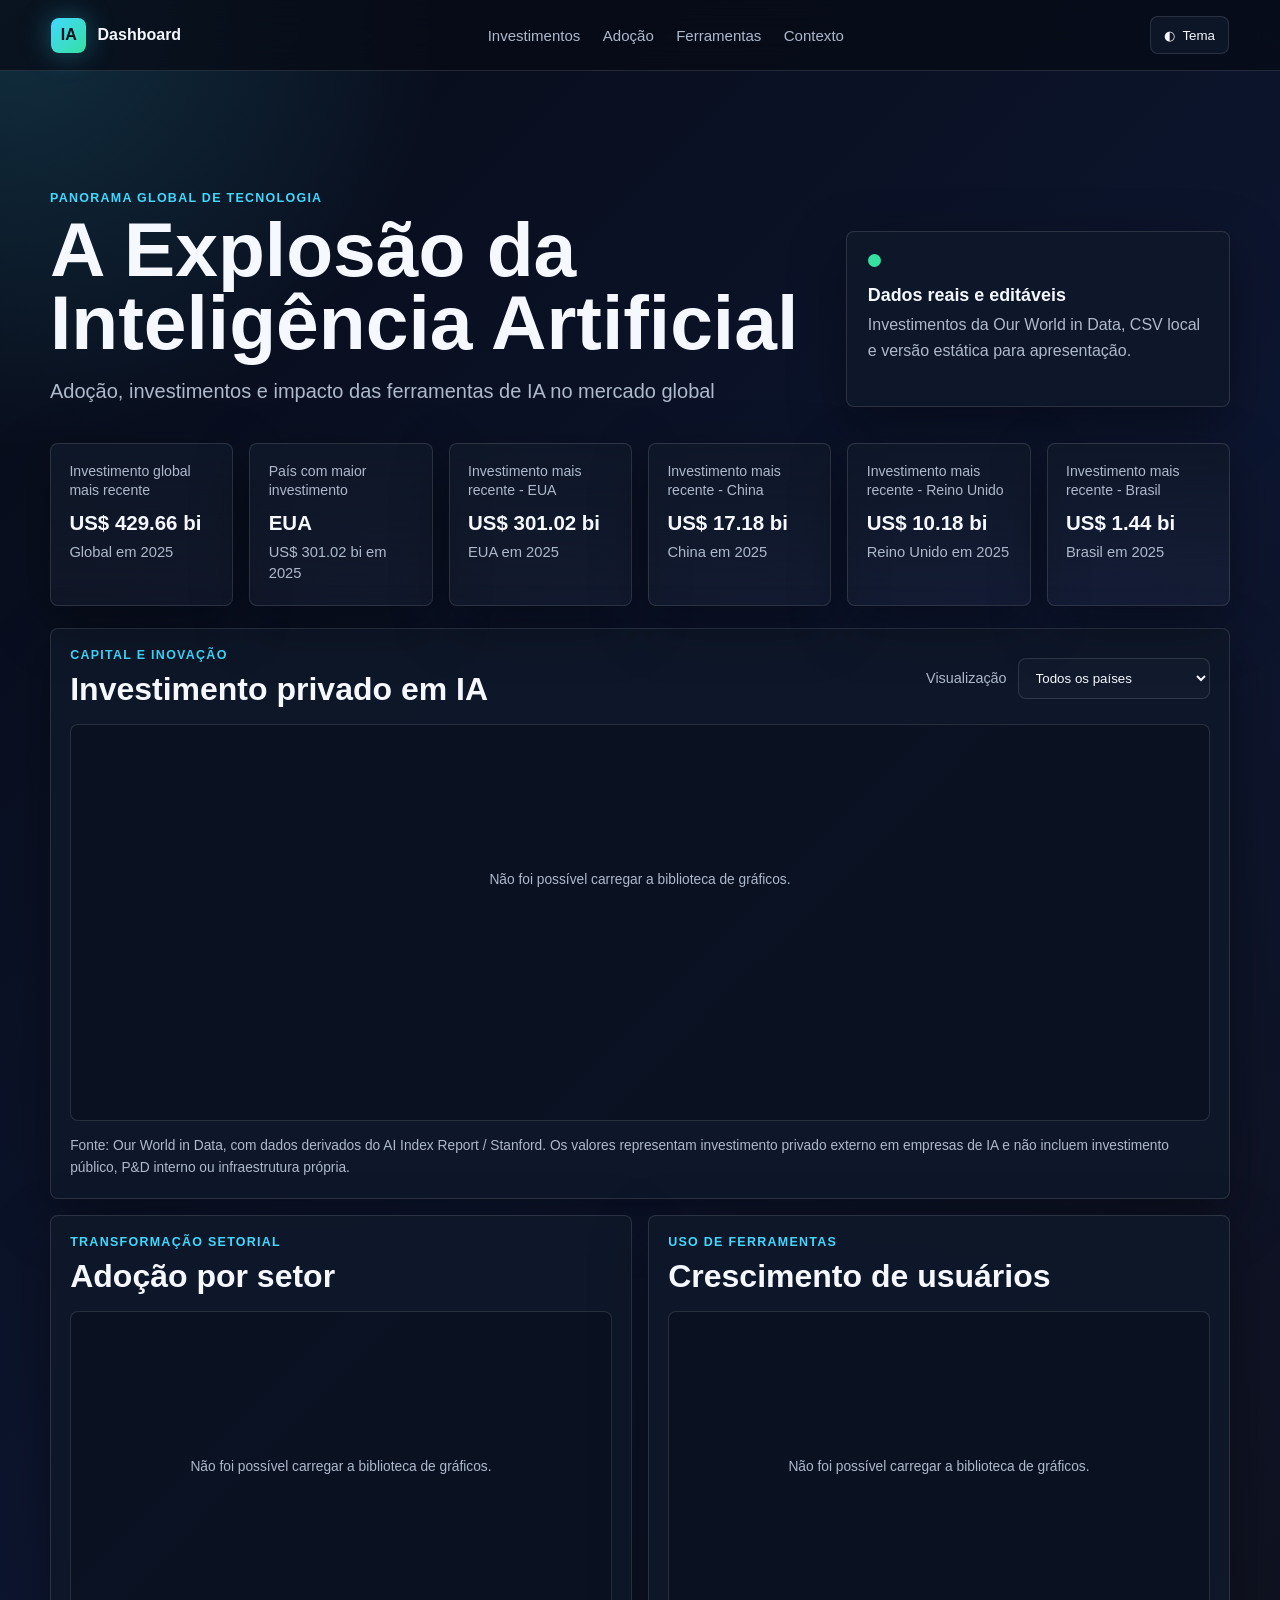
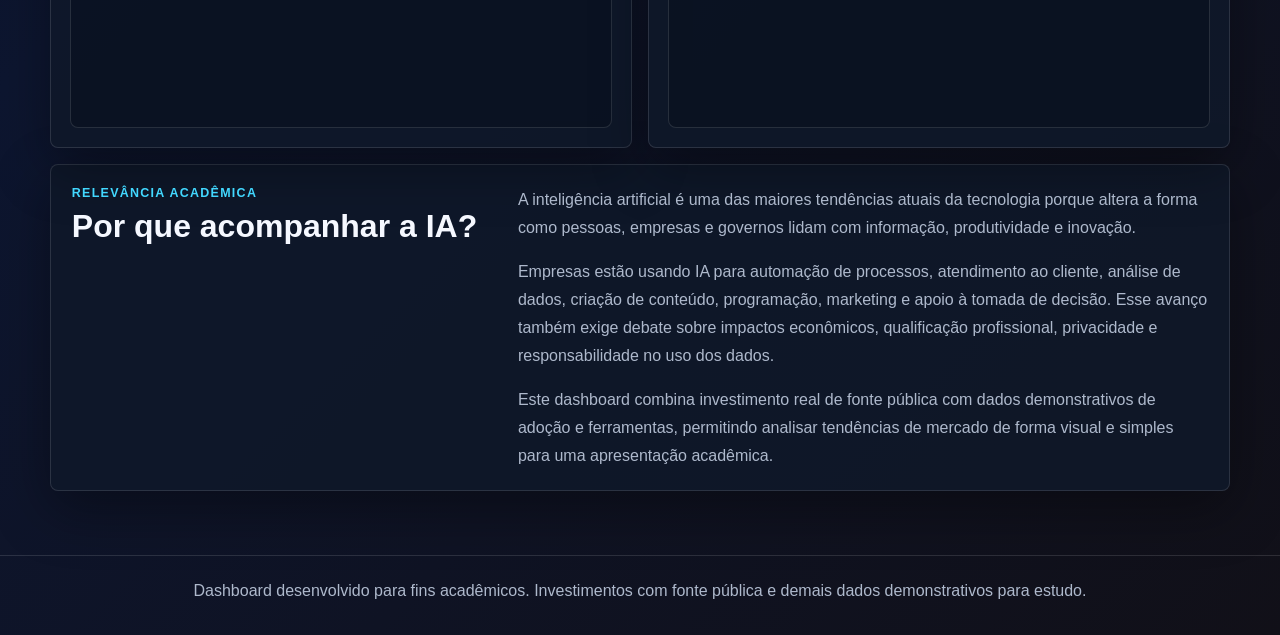
==== index.html @ ad864635 "Adiciona dashboard completo de IA" ====
<!DOCTYPE html>
<html lang="pt-BR">
<head>
    <meta charset="UTF-8">
    <meta name="viewport" content="width=device-width, initial-scale=1.0">
    <title>A Explosão da Inteligência Artificial</title>
    
    <link rel="stylesheet" href="./static/css/style.css">
    
</head>
<body>
    <header class="topbar">
        <a class="brand" href="#topo" aria-label="Início do dashboard">
            <span class="brand-mark">IA</span>
            <span>Dashboard</span>
        </a>

        <nav class="nav-links" aria-label="Seções do dashboard">
            <a href="#investimentos">Investimentos</a>
            <a href="#adocao">Adoção</a>
            <a href="#ferramentas">Ferramentas</a>
            <a href="#contexto">Contexto</a>
        </nav>

        <button class="theme-toggle" id="themeToggle" type="button" aria-label="Alternar tema claro e escuro">
            <span id="themeIcon" aria-hidden="true">◐</span>
            <span>Tema</span>
        </button>
    </header>

    <main id="topo" class="page-shell">
        <section class="hero">
            <div class="hero-copy">
                <p class="eyebrow">Panorama global de tecnologia</p>
                <h1>A Explosão da Inteligência Artificial</h1>
                <p class="subtitle">
                    Adoção, investimentos e impacto das ferramentas de IA no mercado global
                </p>
            </div>
            <div class="hero-panel" aria-label="Resumo do tema">
                <span class="pulse-dot"></span>
                <strong>Dados reais e editáveis</strong>
                <p>Investimentos da Our World in Data, CSV local e versão estática para apresentação.</p>
            </div>
        </section>

        <section class="summary-grid" aria-label="Cards de resumo">
            
            <article class="summary-card reveal-card">
                <span class="summary-label">Investimento global mais recente</span>
                <strong>US$ 429.66 bi</strong>
                <p>Global em 2025</p>
            </article>
            
            <article class="summary-card reveal-card">
                <span class="summary-label">País com maior investimento</span>
                <strong>EUA</strong>
                <p>US$ 301.02 bi em 2025</p>
            </article>
            
            <article class="summary-card reveal-card">
                <span class="summary-label">Investimento mais recente - EUA</span>
                <strong>US$ 301.02 bi</strong>
                <p>EUA em 2025</p>
            </article>
            
            <article class="summary-card reveal-card">
                <span class="summary-label">Investimento mais recente - China</span>
                <strong>US$ 17.18 bi</strong>
                <p>China em 2025</p>
            </article>
            
            <article class="summary-card reveal-card">
                <span class="summary-label">Investimento mais recente - Reino Unido</span>
                <strong>US$ 10.18 bi</strong>
                <p>Reino Unido em 2025</p>
            </article>
            
            <article class="summary-card reveal-card">
                <span class="summary-label">Investimento mais recente - Brasil</span>
                <strong>US$ 1.44 bi</strong>
                <p>Brasil em 2025</p>
            </article>
            
        </section>

        <section class="chart-section" id="investimentos">
            

            <div class="section-heading">
                <div>
                    <p class="eyebrow">Capital e inovação</p>
                    <h2>Investimento privado em IA</h2>
                </div>

                <label class="select-control" for="countrySelect">
                    <span>Visualização</span>
                    <select id="countrySelect" name="countrySelect"></select>
                </label>
            </div>
            <div class="chart-frame">
                <div id="investmentChart" class="chart" role="img" aria-label="Gráfico de investimento em IA por ano"></div>
            </div>
            <p class="source-note">
                Fonte: Our World in Data, com dados derivados do AI Index Report / Stanford. Os valores representam
                investimento privado externo em empresas de IA e não incluem investimento público, P&amp;D interno ou
                infraestrutura própria.
            </p>
        </section>

        <section class="dashboard-grid">
            <article class="chart-section" id="adocao">
                <div class="section-heading compact">
                    <div>
                        <p class="eyebrow">Transformação setorial</p>
                        <h2>Adoção por setor</h2>
                    </div>
                </div>
                <div class="chart-frame">
                    <div id="sectorChart" class="chart" role="img" aria-label="Gráfico de adoção de IA por setor"></div>
                </div>
            </article>

            <article class="chart-section" id="ferramentas">
                <div class="section-heading compact">
                    <div>
                        <p class="eyebrow">Uso de ferramentas</p>
                        <h2>Crescimento de usuários</h2>
                    </div>
                </div>
                <div class="chart-frame">
                    <div id="trafficChart" class="chart" role="img" aria-label="Gráfico de crescimento de usuários por ferramenta de IA"></div>
                </div>
            </article>
        </section>

        <section class="context-section" id="contexto">
            <div>
                <p class="eyebrow">Relevância acadêmica</p>
                <h2>Por que acompanhar a IA?</h2>
            </div>
            <div class="context-copy">
                <p>
                    A inteligência artificial é uma das maiores tendências atuais da tecnologia porque altera a forma como pessoas,
                    empresas e governos lidam com informação, produtividade e inovação.
                </p>
                <p>
                    Empresas estão usando IA para automação de processos, atendimento ao cliente, análise de dados, criação de
                    conteúdo, programação, marketing e apoio à tomada de decisão. Esse avanço também exige debate sobre impactos
                    econômicos, qualificação profissional, privacidade e responsabilidade no uso dos dados.
                </p>
                <p>
                    Este dashboard combina investimento real de fonte pública com dados demonstrativos de adoção e ferramentas,
                    permitindo analisar tendências de mercado de forma visual e simples para uma apresentação acadêmica.
                </p>
            </div>
        </section>
    </main>

    <footer class="footer">
        Dashboard desenvolvido para fins acadêmicos. Investimentos com fonte pública e demais dados demonstrativos para estudo.
    </footer>

    <script id="dashboardData" type="application/json">{"investimentos": {"erro": null, "ordem": ["Global", "EUA", "China", "Reino Unido", "Brasil"], "paises": {"Brasil": {"anos": [2016, 2017, 2018, 2019, 2020, 2021, 2022, 2023, 2024, 2025], "valores": [0.02, 0.15, 0.29, 0.45, 0.65, 0.79, 1.62, 0.91, 0.79, 1.44]}, "China": {"anos": [2016, 2017, 2018, 2019, 2020, 2021, 2022, 2023, 2024, 2025], "valores": [5.65, 7.76, 12.21, 7.7, 15.52, 18.35, 12.59, 9.42, 13.16, 17.18]}, "EUA": {"anos": [2016, 2017, 2018, 2019, 2020, 2021, 2022, 2023, 2024, 2025], "valores": [21.84, 29.19, 59.74, 97.81, 77.27, 159.67, 90.15, 80.64, 152.49, 301.02]}, "Global": {"anos": [2016, 2017, 2018, 2019, 2020, 2021, 2022, 2023, 2024, 2025], "valores": [42.56, 47.73, 96.36, 141.8, 166.99, 256.6, 180.59, 137.75, 227.3, 429.66]}, "Reino Unido": {"anos": [2016, 2017, 2018, 2019, 2020, 2021, 2022, 2023, 2024, 2025], "valores": [3.52, 1.49, 2.52, 2.56, 4.49, 6.85, 6.88, 5.1, 5.96, 10.18]}}}, "setores": {"nomes": ["Jur\u00eddico", "Educa\u00e7\u00e3o", "Recursos Humanos", "Sa\u00fade", "Ind\u00fastria", "Varejo", "Finan\u00e7as", "Atendimento ao Cliente", "Marketing", "Tecnologia da Informa\u00e7\u00e3o"], "percentuais": [34, 39, 45, 48, 51, 56, 67, 69, 74, 82]}, "trafego": {"ChatGPT": {"anos": [2021, 2022, 2023, 2024, 2025], "valores": [0, 20, 180, 250, 320]}, "Claude": {"anos": [2021, 2022, 2023, 2024, 2025], "valores": [0, 1, 12, 35, 60]}, "Copilot": {"anos": [2021, 2022, 2023, 2024, 2025], "valores": [2, 8, 35, 75, 110]}, "Gemini": {"anos": [2021, 2022, 2023, 2024, 2025], "valores": [0, 0, 30, 80, 130]}, "Midjourney": {"anos": [2021, 2022, 2023, 2024, 2025], "valores": [1, 5, 18, 25, 32]}}}</script>
    
    <script src="./static/js/plotly.min.js"></script>
    <script src="./static/js/script.js"></script>
    
</body>
</html>
---- static/css/style.css ----
:root {
    --bg: #070b16;
    --bg-soft: #101829;
    --panel: rgba(15, 24, 41, 0.88);
    --panel-solid: #111b2d;
    --text: #f5f8ff;
    --muted: #aeb9cc;
    --line: rgba(255, 255, 255, 0.12);
    --accent: #42d8ff;
    --accent-2: #9b7cff;
    --accent-3: #35e0a1;
    --warning: #ffd166;
    --shadow: 0 18px 55px rgba(0, 0, 0, 0.36);
    --radius: 8px;
}

* {
    box-sizing: border-box;
}

html {
    scroll-behavior: smooth;
}

body {
    margin: 0;
    min-height: 100vh;
    font-family: Arial, Helvetica, sans-serif;
    color: var(--text);
    background:
        radial-gradient(circle at top left, rgba(66, 216, 255, 0.18), transparent 28rem),
        linear-gradient(135deg, #070b16 0%, #0d1630 48%, #111018 100%);
}

body.light-theme {
    --bg: #f5f8fc;
    --bg-soft: #edf3fb;
    --panel: rgba(255, 255, 255, 0.9);
    --panel-solid: #ffffff;
    --text: #0d1729;
    --muted: #5d6b82;
    --line: rgba(13, 23, 41, 0.12);
    --shadow: 0 18px 55px rgba(45, 60, 90, 0.16);
    background:
        radial-gradient(circle at top left, rgba(66, 216, 255, 0.22), transparent 26rem),
        linear-gradient(135deg, #f6f9fd 0%, #eaf3ff 58%, #f8f7fb 100%);
}

a {
    color: inherit;
    text-decoration: none;
}

.topbar {
    position: sticky;
    top: 0;
    z-index: 20;
    display: flex;
    align-items: center;
    justify-content: space-between;
    gap: 1rem;
    padding: 1rem clamp(1rem, 4vw, 3.5rem);
    background: rgba(7, 11, 22, 0.74);
    border-bottom: 1px solid var(--line);
    backdrop-filter: blur(16px);
}

.light-theme .topbar {
    background: rgba(245, 248, 252, 0.78);
}

.brand {
    display: inline-flex;
    align-items: center;
    gap: 0.7rem;
    min-width: max-content;
    font-weight: 700;
}

.brand-mark {
    display: grid;
    place-items: center;
    width: 2.2rem;
    height: 2.2rem;
    border-radius: var(--radius);
    color: #05111f;
    background: linear-gradient(135deg, var(--accent), var(--accent-3));
    box-shadow: 0 0 28px rgba(66, 216, 255, 0.35);
}

.nav-links {
    display: flex;
    align-items: center;
    justify-content: center;
    gap: clamp(0.7rem, 2vw, 1.4rem);
    color: var(--muted);
    font-size: 0.94rem;
}

.nav-links a {
    transition: color 180ms ease;
}

.nav-links a:hover {
    color: var(--text);
}

.theme-toggle {
    display: inline-flex;
    align-items: center;
    justify-content: center;
    gap: 0.45rem;
    min-height: 2.4rem;
    padding: 0.55rem 0.8rem;
    border: 1px solid var(--line);
    border-radius: var(--radius);
    color: var(--text);
    background: var(--panel);
    cursor: pointer;
    transition: transform 180ms ease, border-color 180ms ease, background 180ms ease;
}

.theme-toggle:hover {
    transform: translateY(-1px);
    border-color: rgba(66, 216, 255, 0.55);
}

.page-shell {
    width: min(1180px, calc(100% - 2rem));
    margin: 0 auto;
    padding: 3rem 0 4rem;
}

.hero {
    display: grid;
    grid-template-columns: minmax(0, 1fr) minmax(16rem, 24rem);
    gap: 1.4rem;
    align-items: end;
    min-height: 19rem;
    padding: clamp(1.25rem, 4vw, 3rem) 0 1rem;
}

.hero-copy h1 {
    max-width: 820px;
    margin: 0.2rem 0 1rem;
    font-size: clamp(2.2rem, 6vw, 5.1rem);
    line-height: 0.95;
    letter-spacing: 0;
}

.subtitle {
    max-width: 740px;
    margin: 0;
    color: var(--muted);
    font-size: clamp(1rem, 2vw, 1.25rem);
    line-height: 1.6;
}

.eyebrow {
    margin: 0 0 0.55rem;
    color: var(--accent);
    font-size: 0.78rem;
    font-weight: 700;
    letter-spacing: 0.08rem;
    text-transform: uppercase;
}

.hero-panel {
    min-height: 11rem;
    padding: 1.3rem;
    border: 1px solid var(--line);
    border-radius: var(--radius);
    background: var(--panel);
    box-shadow: var(--shadow);
}

.hero-panel strong {
    display: block;
    margin: 0.85rem 0 0.4rem;
    font-size: 1.12rem;
}

.hero-panel p {
    margin: 0;
    color: var(--muted);
    line-height: 1.6;
}

.pulse-dot {
    display: inline-block;
    width: 0.85rem;
    height: 0.85rem;
    border-radius: 999px;
    background: var(--accent-3);
    box-shadow: 0 0 0 rgba(53, 224, 161, 0.65);
    animation: pulse 1.8s infinite;
}

.summary-grid {
    display: grid;
    grid-template-columns: repeat(auto-fit, minmax(170px, 1fr));
    gap: 1rem;
    margin: 1.2rem 0 1.4rem;
}

.summary-card {
    min-height: 10.2rem;
    padding: 1.15rem;
    border: 1px solid var(--line);
    border-radius: var(--radius);
    background: linear-gradient(180deg, var(--panel), rgba(255, 255, 255, 0.03));
    box-shadow: var(--shadow);
    opacity: 0;
    transform: translateY(14px);
    transition: opacity 420ms ease, transform 420ms ease, border-color 180ms ease;
}

.summary-card:hover {
    border-color: rgba(66, 216, 255, 0.5);
    transform: translateY(-2px);
}

.summary-card.is-visible {
    opacity: 1;
    transform: translateY(0);
}

.summary-label {
    display: block;
    min-height: 2.3rem;
    color: var(--muted);
    font-size: 0.88rem;
    line-height: 1.35;
}

.summary-card strong {
    display: block;
    margin: 0.7rem 0 0.45rem;
    font-size: clamp(1.22rem, 1.6vw, 1.55rem);
    line-height: 1.16;
    white-space: nowrap;
}

.summary-card p {
    margin: 0;
    color: var(--muted);
    line-height: 1.45;
    font-size: 0.92rem;
}

.chart-section {
    margin-top: 1rem;
    padding: 1.2rem;
    border: 1px solid var(--line);
    border-radius: var(--radius);
    background: var(--panel);
    box-shadow: var(--shadow);
}

.data-alert {
    margin-bottom: 1rem;
    padding: 0.9rem 1rem;
    border: 1px solid rgba(255, 209, 102, 0.45);
    border-radius: var(--radius);
    color: var(--warning);
    background: rgba(255, 209, 102, 0.1);
    line-height: 1.5;
}

.section-heading {
    display: flex;
    align-items: center;
    justify-content: space-between;
    gap: 1rem;
    margin-bottom: 1rem;
}

.section-heading h2,
.context-section h2 {
    margin: 0;
    font-size: clamp(1.3rem, 3vw, 2rem);
    letter-spacing: 0;
}

.section-heading.compact {
    align-items: flex-start;
}

.select-control {
    display: inline-flex;
    align-items: center;
    gap: 0.7rem;
    color: var(--muted);
    font-size: 0.9rem;
}

.select-control select {
    min-width: 12rem;
    min-height: 2.55rem;
    padding: 0 0.8rem;
    border: 1px solid var(--line);
    border-radius: var(--radius);
    color: var(--text);
    background: var(--panel-solid);
    outline: none;
}

.chart-frame {
    width: 100%;
    min-height: 360px;
    border: 1px solid var(--line);
    border-radius: var(--radius);
    background: rgba(3, 9, 19, 0.28);
    overflow: hidden;
}

.light-theme .chart-frame {
    background: rgba(255, 255, 255, 0.52);
}

.chart {
    width: 100%;
    height: 380px;
}

.source-note,
.chart-error {
    margin: 0.9rem 0 0;
    color: var(--muted);
    font-size: 0.86rem;
    line-height: 1.6;
}

.chart-error {
    display: grid;
    min-height: 280px;
    place-items: center;
    padding: 1rem;
    text-align: center;
}

.dashboard-grid {
    display: grid;
    grid-template-columns: minmax(0, 1fr) minmax(0, 1fr);
    gap: 1rem;
}

.dashboard-grid .chart {
    height: 400px;
}

.context-section {
    display: grid;
    grid-template-columns: minmax(15rem, 0.75fr) minmax(0, 1.25fr);
    gap: 2rem;
    margin-top: 1rem;
    padding: 1.3rem;
    border: 1px solid var(--line);
    border-radius: var(--radius);
    background: var(--panel);
    box-shadow: var(--shadow);
}

.context-copy p {
    margin: 0 0 1rem;
    color: var(--muted);
    line-height: 1.75;
}

.context-copy p:last-child {
    margin-bottom: 0;
}

.footer {
    padding: 1.6rem 1rem 2.2rem;
    color: var(--muted);
    text-align: center;
    border-top: 1px solid var(--line);
}

@keyframes pulse {
    0% {
        box-shadow: 0 0 0 0 rgba(53, 224, 161, 0.6);
    }

    70% {
        box-shadow: 0 0 0 0.9rem rgba(53, 224, 161, 0);
    }

    100% {
        box-shadow: 0 0 0 0 rgba(53, 224, 161, 0);
    }
}

@media (max-width: 980px) {
    .topbar {
        flex-wrap: wrap;
    }

    .nav-links {
        order: 3;
        width: 100%;
        justify-content: flex-start;
        overflow-x: auto;
        padding-bottom: 0.15rem;
    }

    .hero,
    .context-section,
    .dashboard-grid {
        grid-template-columns: 1fr;
    }

    .summary-grid {
        grid-template-columns: repeat(2, minmax(0, 1fr));
    }
}

@media (max-width: 640px) {
    .page-shell {
        width: min(100% - 1rem, 1180px);
        padding-top: 1.4rem;
    }

    .topbar {
        padding: 0.85rem;
    }

    .brand span:last-child {
        font-size: 0.95rem;
    }

    .theme-toggle span:last-child {
        display: none;
    }

    .hero {
        min-height: auto;
        padding-top: 1rem;
    }

    .hero-copy h1 {
        font-size: clamp(2rem, 13vw, 3.15rem);
        line-height: 1;
    }

    .hero-panel,
    .chart-section,
    .context-section {
        padding: 1rem;
    }

    .summary-grid {
        grid-template-columns: 1fr;
    }

    .summary-card {
        min-height: 8.6rem;
    }

    .summary-card strong {
        font-size: clamp(1.35rem, 8vw, 2rem);
        white-space: normal;
    }

    .section-heading {
        align-items: flex-start;
        flex-direction: column;
    }

    .select-control {
        width: 100%;
        align-items: flex-start;
        flex-direction: column;
    }

    .select-control select {
        width: 100%;
    }

    .chart-frame {
        min-height: 330px;
    }

    .chart,
    .dashboard-grid .chart {
        height: 360px;
    }
}

@media (max-width: 420px) {
    .nav-links {
        gap: 0.85rem;
        font-size: 0.86rem;
    }

    .brand-mark {
        width: 2rem;
        height: 2rem;
    }

    .chart,
    .dashboard-grid .chart {
        height: 390px;
    }
}
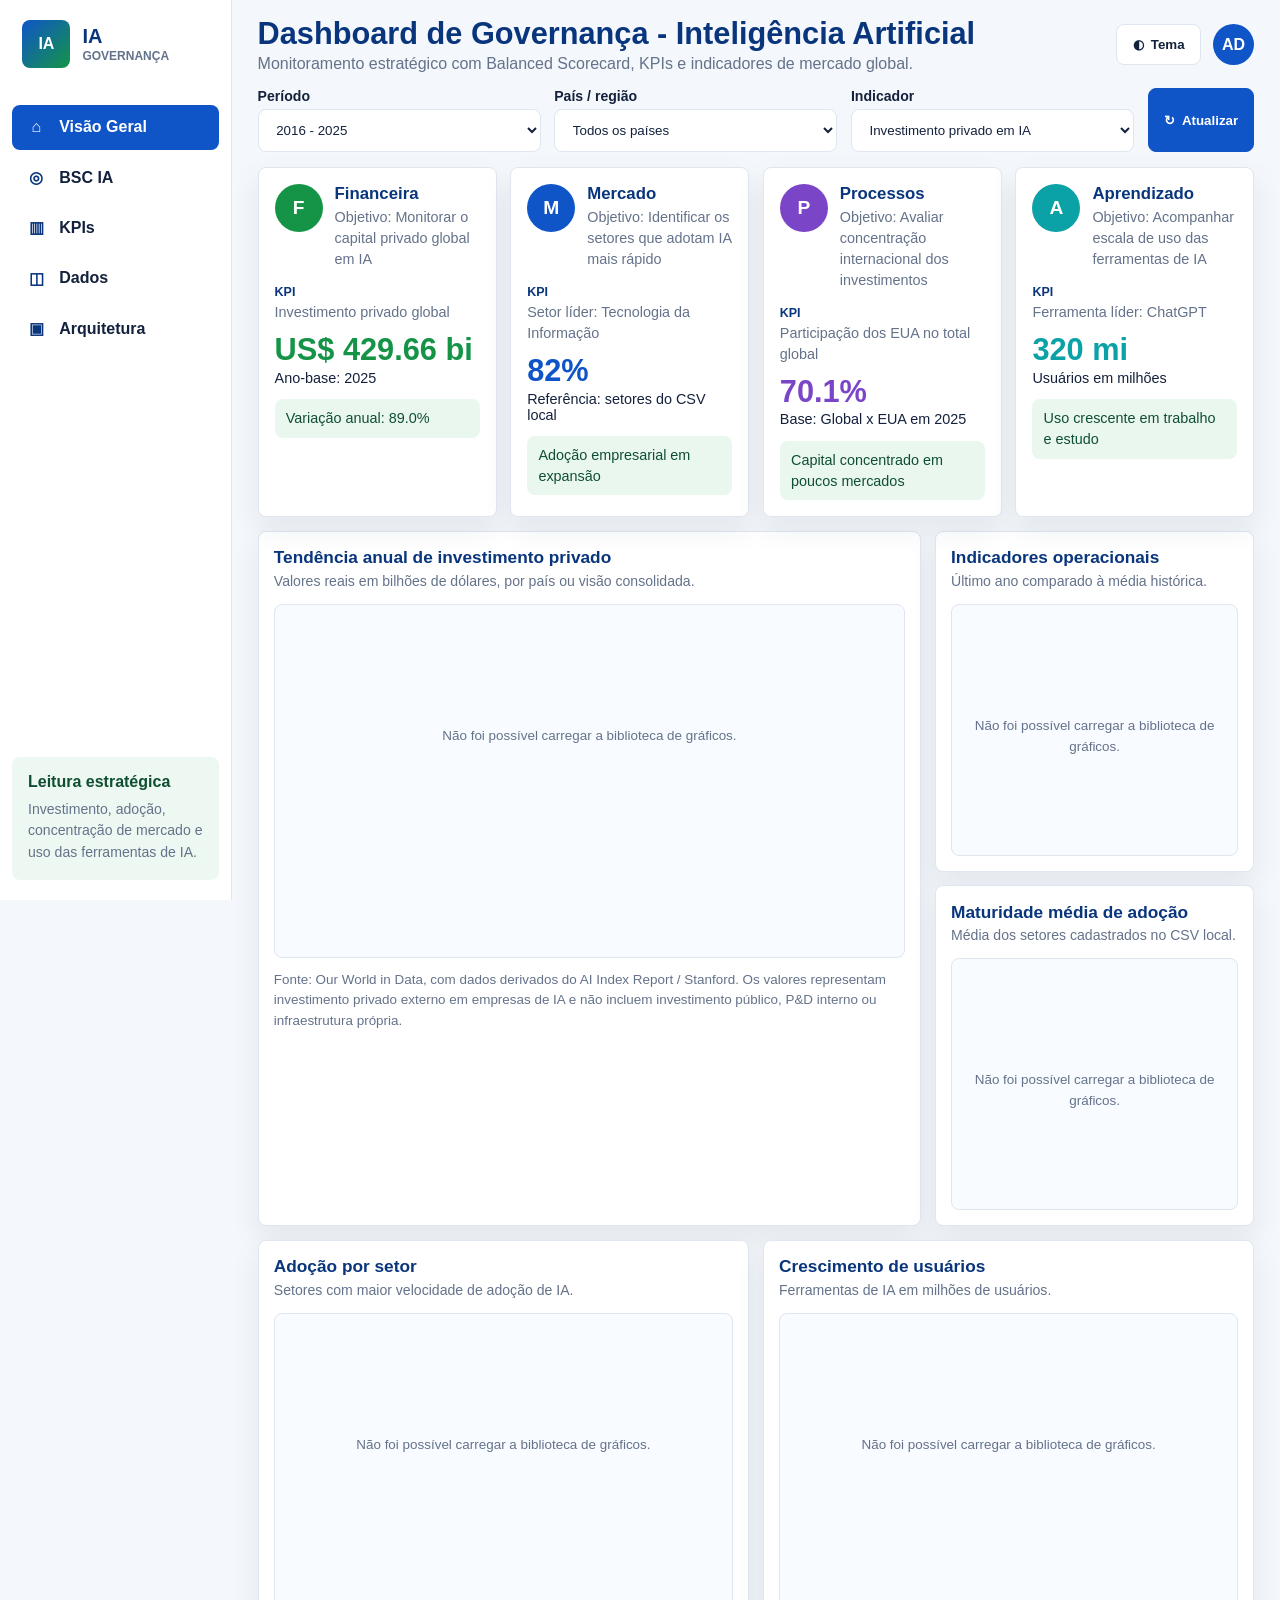
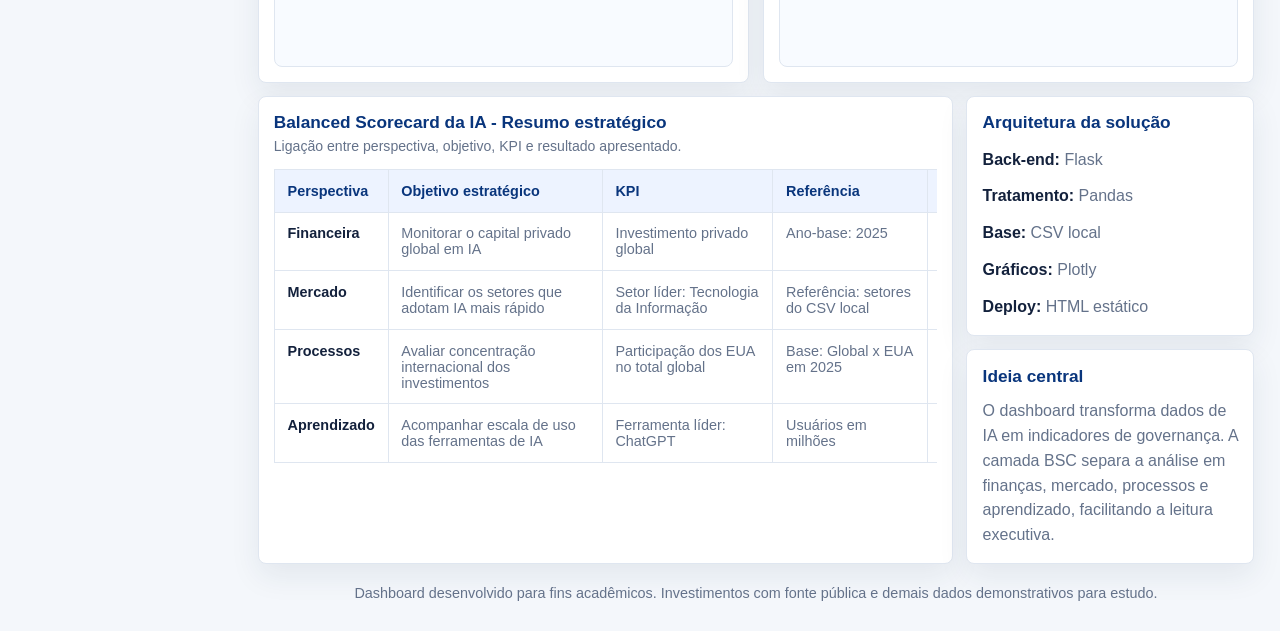
==== commit a807fb64: "Atualiza dados e dashboard de IA" ====
--- a/index.html
+++ b/index.html
@@ -3,165 +3,310 @@
 <head>
     <meta charset="UTF-8">
     <meta name="viewport" content="width=device-width, initial-scale=1.0">
-    <title>A Explosão da Inteligência Artificial</title>
+    <title>Dashboard de Governança - IA no Mercado Global</title>
     
     <link rel="stylesheet" href="./static/css/style.css">
     
 </head>
 <body>
-    <header class="topbar">
-        <a class="brand" href="#topo" aria-label="Início do dashboard">
-            <span class="brand-mark">IA</span>
-            <span>Dashboard</span>
-        </a>
-
-        <nav class="nav-links" aria-label="Seções do dashboard">
-            <a href="#investimentos">Investimentos</a>
-            <a href="#adocao">Adoção</a>
-            <a href="#ferramentas">Ferramentas</a>
-            <a href="#contexto">Contexto</a>
-        </nav>
-
-        <button class="theme-toggle" id="themeToggle" type="button" aria-label="Alternar tema claro e escuro">
-            <span id="themeIcon" aria-hidden="true">◐</span>
-            <span>Tema</span>
-        </button>
-    </header>
-
-    <main id="topo" class="page-shell">
-        <section class="hero">
-            <div class="hero-copy">
-                <p class="eyebrow">Panorama global de tecnologia</p>
-                <h1>A Explosão da Inteligência Artificial</h1>
-                <p class="subtitle">
-                    Adoção, investimentos e impacto das ferramentas de IA no mercado global
-                </p>
-            </div>
-            <div class="hero-panel" aria-label="Resumo do tema">
-                <span class="pulse-dot"></span>
-                <strong>Dados reais e editáveis</strong>
-                <p>Investimentos da Our World in Data, CSV local e versão estática para apresentação.</p>
-            </div>
-        </section>
-
-        <section class="summary-grid" aria-label="Cards de resumo">
-            
-            <article class="summary-card reveal-card">
-                <span class="summary-label">Investimento global mais recente</span>
-                <strong>US$ 429.66 bi</strong>
-                <p>Global em 2025</p>
-            </article>
-            
-            <article class="summary-card reveal-card">
-                <span class="summary-label">País com maior investimento</span>
-                <strong>EUA</strong>
-                <p>US$ 301.02 bi em 2025</p>
-            </article>
-            
-            <article class="summary-card reveal-card">
-                <span class="summary-label">Investimento mais recente - EUA</span>
-                <strong>US$ 301.02 bi</strong>
-                <p>EUA em 2025</p>
-            </article>
-            
-            <article class="summary-card reveal-card">
-                <span class="summary-label">Investimento mais recente - China</span>
-                <strong>US$ 17.18 bi</strong>
-                <p>China em 2025</p>
-            </article>
-            
-            <article class="summary-card reveal-card">
-                <span class="summary-label">Investimento mais recente - Reino Unido</span>
-                <strong>US$ 10.18 bi</strong>
-                <p>Reino Unido em 2025</p>
-            </article>
-            
-            <article class="summary-card reveal-card">
-                <span class="summary-label">Investimento mais recente - Brasil</span>
-                <strong>US$ 1.44 bi</strong>
-                <p>Brasil em 2025</p>
-            </article>
-            
-        </section>
-
-        <section class="chart-section" id="investimentos">
-            
-
-            <div class="section-heading">
+    <div class="app-layout">
+        <aside class="sidebar">
+            <a class="brand" href="#topo" aria-label="Início do dashboard">
+                <span class="brand-mark">IA</span>
+                <span>
+                    <strong>IA</strong>
+                    <small>GOVERNANÇA</small>
+                </span>
+            </a>
+
+            <nav class="side-nav" aria-label="Menu principal">
+                <a class="active" href="#topo"><span>⌂</span> Visão Geral</a>
+                <a href="#bsc"><span>◎</span> BSC IA</a>
+                <a href="#kpis"><span>▥</span> KPIs</a>
+                <a href="#dados"><span>◫</span> Dados</a>
+                <a href="#arquitetura"><span>▣</span> Arquitetura</a>
+            </nav>
+
+            <section class="sidebar-note">
+                <strong>Leitura estratégica</strong>
+                <p>Investimento, adoção, concentração de mercado e uso das ferramentas de IA.</p>
+            </section>
+        </aside>
+
+        <main class="dashboard-main" id="topo">
+            <header class="dashboard-header">
                 <div>
-                    <p class="eyebrow">Capital e inovação</p>
-                    <h2>Investimento privado em IA</h2>
+                    <h1>Dashboard de Governança - Inteligência Artificial</h1>
+                    <p>Monitoramento estratégico com Balanced Scorecard, KPIs e indicadores de mercado global.</p>
                 </div>
 
-                <label class="select-control" for="countrySelect">
-                    <span>Visualização</span>
+                <div class="header-actions">
+                    <button class="theme-toggle" id="themeToggle" type="button" aria-label="Alternar tema claro e escuro">
+                        <span id="themeIcon" aria-hidden="true">◐</span>
+                        <span>Tema</span>
+                    </button>
+                    <span class="user-chip">AD</span>
+                </div>
+            </header>
+
+            <section class="filters-panel" aria-label="Filtros do dashboard">
+                <label class="filter-control" for="periodSelect">
+                    <span>Período</span>
+                    <select id="periodSelect" name="periodSelect">
+                        <option>2016 - 2025</option>
+                    </select>
+                </label>
+
+                <label class="filter-control" for="countrySelect">
+                    <span>País / região</span>
                     <select id="countrySelect" name="countrySelect"></select>
                 </label>
-            </div>
-            <div class="chart-frame">
-                <div id="investmentChart" class="chart" role="img" aria-label="Gráfico de investimento em IA por ano"></div>
-            </div>
-            <p class="source-note">
-                Fonte: Our World in Data, com dados derivados do AI Index Report / Stanford. Os valores representam
-                investimento privado externo em empresas de IA e não incluem investimento público, P&amp;D interno ou
-                infraestrutura própria.
-            </p>
-        </section>
-
-        <section class="dashboard-grid">
-            <article class="chart-section" id="adocao">
-                <div class="section-heading compact">
-                    <div>
-                        <p class="eyebrow">Transformação setorial</p>
-                        <h2>Adoção por setor</h2>
-                    </div>
-                </div>
-                <div class="chart-frame">
-                    <div id="sectorChart" class="chart" role="img" aria-label="Gráfico de adoção de IA por setor"></div>
-                </div>
-            </article>
-
-            <article class="chart-section" id="ferramentas">
-                <div class="section-heading compact">
-                    <div>
-                        <p class="eyebrow">Uso de ferramentas</p>
-                        <h2>Crescimento de usuários</h2>
-                    </div>
-                </div>
-                <div class="chart-frame">
-                    <div id="trafficChart" class="chart" role="img" aria-label="Gráfico de crescimento de usuários por ferramenta de IA"></div>
-                </div>
-            </article>
-        </section>
-
-        <section class="context-section" id="contexto">
-            <div>
-                <p class="eyebrow">Relevância acadêmica</p>
-                <h2>Por que acompanhar a IA?</h2>
-            </div>
-            <div class="context-copy">
-                <p>
-                    A inteligência artificial é uma das maiores tendências atuais da tecnologia porque altera a forma como pessoas,
-                    empresas e governos lidam com informação, produtividade e inovação.
-                </p>
-                <p>
-                    Empresas estão usando IA para automação de processos, atendimento ao cliente, análise de dados, criação de
-                    conteúdo, programação, marketing e apoio à tomada de decisão. Esse avanço também exige debate sobre impactos
-                    econômicos, qualificação profissional, privacidade e responsabilidade no uso dos dados.
-                </p>
-                <p>
-                    Este dashboard combina investimento real de fonte pública com dados demonstrativos de adoção e ferramentas,
-                    permitindo analisar tendências de mercado de forma visual e simples para uma apresentação acadêmica.
-                </p>
-            </div>
-        </section>
-    </main>
-
-    <footer class="footer">
-        Dashboard desenvolvido para fins acadêmicos. Investimentos com fonte pública e demais dados demonstrativos para estudo.
-    </footer>
-
-    <script id="dashboardData" type="application/json">{"investimentos": {"erro": null, "ordem": ["Global", "EUA", "China", "Reino Unido", "Brasil"], "paises": {"Brasil": {"anos": [2016, 2017, 2018, 2019, 2020, 2021, 2022, 2023, 2024, 2025], "valores": [0.02, 0.15, 0.29, 0.45, 0.65, 0.79, 1.62, 0.91, 0.79, 1.44]}, "China": {"anos": [2016, 2017, 2018, 2019, 2020, 2021, 2022, 2023, 2024, 2025], "valores": [5.65, 7.76, 12.21, 7.7, 15.52, 18.35, 12.59, 9.42, 13.16, 17.18]}, "EUA": {"anos": [2016, 2017, 2018, 2019, 2020, 2021, 2022, 2023, 2024, 2025], "valores": [21.84, 29.19, 59.74, 97.81, 77.27, 159.67, 90.15, 80.64, 152.49, 301.02]}, "Global": {"anos": [2016, 2017, 2018, 2019, 2020, 2021, 2022, 2023, 2024, 2025], "valores": [42.56, 47.73, 96.36, 141.8, 166.99, 256.6, 180.59, 137.75, 227.3, 429.66]}, "Reino Unido": {"anos": [2016, 2017, 2018, 2019, 2020, 2021, 2022, 2023, 2024, 2025], "valores": [3.52, 1.49, 2.52, 2.56, 4.49, 6.85, 6.88, 5.1, 5.96, 10.18]}}}, "setores": {"nomes": ["Jur\u00eddico", "Educa\u00e7\u00e3o", "Recursos Humanos", "Sa\u00fade", "Ind\u00fastria", "Varejo", "Finan\u00e7as", "Atendimento ao Cliente", "Marketing", "Tecnologia da Informa\u00e7\u00e3o"], "percentuais": [34, 39, 45, 48, 51, 56, 67, 69, 74, 82]}, "trafego": {"ChatGPT": {"anos": [2021, 2022, 2023, 2024, 2025], "valores": [0, 20, 180, 250, 320]}, "Claude": {"anos": [2021, 2022, 2023, 2024, 2025], "valores": [0, 1, 12, 35, 60]}, "Copilot": {"anos": [2021, 2022, 2023, 2024, 2025], "valores": [2, 8, 35, 75, 110]}, "Gemini": {"anos": [2021, 2022, 2023, 2024, 2025], "valores": [0, 0, 30, 80, 130]}, "Midjourney": {"anos": [2021, 2022, 2023, 2024, 2025], "valores": [1, 5, 18, 25, 32]}}}</script>
+
+                <label class="filter-control" for="indicatorSelect">
+                    <span>Indicador</span>
+                    <select id="indicatorSelect" name="indicatorSelect">
+                        <option>Investimento privado em IA</option>
+                        <option>Adoção por setor</option>
+                        <option>Uso de ferramentas</option>
+                    </select>
+                </label>
+
+                <button class="refresh-button" id="refreshDashboard" type="button">
+                    <span>↻</span>
+                    Atualizar
+                </button>
+            </section>
+
+            
+
+            <section class="bsc-cards" id="bsc" aria-label="Perspectivas do Balanced Scorecard">
+                
+                <article class="bsc-card reveal-card green">
+                    <div class="card-heading">
+                        <span class="card-icon">F</span>
+                        <div>
+                            <h2>Financeira</h2>
+                            <p>Objetivo: Monitorar o capital privado global em IA</p>
+                        </div>
+                    </div>
+                    <span class="kpi-label">KPI</span>
+                    <p class="kpi-name">Investimento privado global</p>
+                    <div class="kpi-result">
+                        <strong>US$ 429.66 bi</strong>
+                        <span>Ano-base: 2025</span>
+                    </div>
+                    <p class="trend-line">Variação anual: 89.0%</p>
+                </article>
+                
+                <article class="bsc-card reveal-card blue">
+                    <div class="card-heading">
+                        <span class="card-icon">M</span>
+                        <div>
+                            <h2>Mercado</h2>
+                            <p>Objetivo: Identificar os setores que adotam IA mais rápido</p>
+                        </div>
+                    </div>
+                    <span class="kpi-label">KPI</span>
+                    <p class="kpi-name">Setor líder: Tecnologia da Informação</p>
+                    <div class="kpi-result">
+                        <strong>82%</strong>
+                        <span>Referência: setores do CSV local</span>
+                    </div>
+                    <p class="trend-line">Adoção empresarial em expansão</p>
+                </article>
+                
+                <article class="bsc-card reveal-card purple">
+                    <div class="card-heading">
+                        <span class="card-icon">P</span>
+                        <div>
+                            <h2>Processos</h2>
+                            <p>Objetivo: Avaliar concentração internacional dos investimentos</p>
+                        </div>
+                    </div>
+                    <span class="kpi-label">KPI</span>
+                    <p class="kpi-name">Participação dos EUA no total global</p>
+                    <div class="kpi-result">
+                        <strong>70.1%</strong>
+                        <span>Base: Global x EUA em 2025</span>
+                    </div>
+                    <p class="trend-line">Capital concentrado em poucos mercados</p>
+                </article>
+                
+                <article class="bsc-card reveal-card teal">
+                    <div class="card-heading">
+                        <span class="card-icon">A</span>
+                        <div>
+                            <h2>Aprendizado</h2>
+                            <p>Objetivo: Acompanhar escala de uso das ferramentas de IA</p>
+                        </div>
+                    </div>
+                    <span class="kpi-label">KPI</span>
+                    <p class="kpi-name">Ferramenta líder: ChatGPT</p>
+                    <div class="kpi-result">
+                        <strong>320 mi</strong>
+                        <span>Usuários em milhões</span>
+                    </div>
+                    <p class="trend-line">Uso crescente em trabalho e estudo</p>
+                </article>
+                
+            </section>
+
+            <section class="analytics-grid" id="kpis">
+                <article class="panel panel-large">
+                    <div class="section-heading">
+                        <div>
+                            <h2>Tendência anual de investimento privado</h2>
+                            <p>Valores reais em bilhões de dólares, por país ou visão consolidada.</p>
+                        </div>
+                    </div>
+                    <div class="chart-frame">
+                        <div id="investmentChart" class="chart" role="img" aria-label="Gráfico de investimento privado em IA"></div>
+                    </div>
+                    <p class="source-note">
+                        Fonte: Our World in Data, com dados derivados do AI Index Report / Stanford. Os valores representam
+                        investimento privado externo em empresas de IA e não incluem investimento público, P&amp;D interno ou
+                        infraestrutura própria.
+                    </p>
+                </article>
+
+                <article class="panel">
+                    <div class="section-heading compact">
+                        <div>
+                            <h2>Indicadores operacionais</h2>
+                            <p>Último ano comparado à média histórica.</p>
+                        </div>
+                    </div>
+                    <div class="chart-frame compact-frame">
+                        <div id="indicatorChart" class="chart chart-small" role="img" aria-label="Indicadores operacionais de investimento"></div>
+                    </div>
+                </article>
+
+                <article class="panel">
+                    <div class="section-heading compact">
+                        <div>
+                            <h2>Maturidade média de adoção</h2>
+                            <p>Média dos setores cadastrados no CSV local.</p>
+                        </div>
+                    </div>
+                    <div class="chart-frame compact-frame">
+                        <div id="adoptionDonut" class="chart chart-small" role="img" aria-label="Maturidade média de adoção de IA"></div>
+                    </div>
+                </article>
+            </section>
+
+            <section class="analytics-grid lower-grid">
+                <article class="panel" id="dados">
+                    <div class="section-heading compact">
+                        <div>
+                            <h2>Adoção por setor</h2>
+                            <p>Setores com maior velocidade de adoção de IA.</p>
+                        </div>
+                    </div>
+                    <div class="chart-frame">
+                        <div id="sectorChart" class="chart" role="img" aria-label="Gráfico de adoção de IA por setor"></div>
+                    </div>
+                </article>
+
+                <article class="panel">
+                    <div class="section-heading compact">
+                        <div>
+                            <h2>Crescimento de usuários</h2>
+                            <p>Ferramentas de IA em milhões de usuários.</p>
+                        </div>
+                    </div>
+                    <div class="chart-frame">
+                        <div id="trafficChart" class="chart" role="img" aria-label="Gráfico de crescimento de usuários por ferramenta de IA"></div>
+                    </div>
+                </article>
+            </section>
+
+            <section class="bottom-grid">
+                <article class="panel table-panel">
+                    <div class="section-heading compact">
+                        <div>
+                            <h2>Balanced Scorecard da IA - Resumo estratégico</h2>
+                            <p>Ligação entre perspectiva, objetivo, KPI e resultado apresentado.</p>
+                        </div>
+                    </div>
+                    <div class="table-wrap">
+                        <table>
+                            <thead>
+                                <tr>
+                                    <th>Perspectiva</th>
+                                    <th>Objetivo estratégico</th>
+                                    <th>KPI</th>
+                                    <th>Referência</th>
+                                    <th>Resultado</th>
+                                </tr>
+                            </thead>
+                            <tbody>
+                                
+                                <tr>
+                                    <td>Financeira</td>
+                                    <td>Monitorar o capital privado global em IA</td>
+                                    <td>Investimento privado global</td>
+                                    <td>Ano-base: 2025</td>
+                                    <td>US$ 429.66 bi</td>
+                                </tr>
+                                
+                                <tr>
+                                    <td>Mercado</td>
+                                    <td>Identificar os setores que adotam IA mais rápido</td>
+                                    <td>Setor líder: Tecnologia da Informação</td>
+                                    <td>Referência: setores do CSV local</td>
+                                    <td>82%</td>
+                                </tr>
+                                
+                                <tr>
+                                    <td>Processos</td>
+                                    <td>Avaliar concentração internacional dos investimentos</td>
+                                    <td>Participação dos EUA no total global</td>
+                                    <td>Base: Global x EUA em 2025</td>
+                                    <td>70.1%</td>
+                                </tr>
+                                
+                                <tr>
+                                    <td>Aprendizado</td>
+                                    <td>Acompanhar escala de uso das ferramentas de IA</td>
+                                    <td>Ferramenta líder: ChatGPT</td>
+                                    <td>Usuários em milhões</td>
+                                    <td>320 mi</td>
+                                </tr>
+                                
+                            </tbody>
+                        </table>
+                    </div>
+                </article>
+
+                <aside class="side-panels" id="arquitetura">
+                    <article class="panel architecture-panel">
+                        <h2>Arquitetura da solução</h2>
+                        <ul>
+                            <li><strong>Back-end:</strong> Flask</li>
+                            <li><strong>Tratamento:</strong> Pandas</li>
+                            <li><strong>Base:</strong> CSV local</li>
+                            <li><strong>Gráficos:</strong> Plotly</li>
+                            <li><strong>Deploy:</strong> HTML estático</li>
+                        </ul>
+                    </article>
+
+                    <article class="panel explanation-panel">
+                        <h2>Ideia central</h2>
+                        <p>
+                            O dashboard transforma dados de IA em indicadores de governança. A camada BSC separa a análise
+                            em finanças, mercado, processos e aprendizado, facilitando a leitura executiva.
+                        </p>
+                    </article>
+                </aside>
+            </section>
+
+            <footer class="footer">
+                Dashboard desenvolvido para fins acadêmicos. Investimentos com fonte pública e demais dados demonstrativos para estudo.
+            </footer>
+        </main>
+    </div>
+
+    <script id="dashboardData" type="application/json">{"bsc": [{"kpi": "Investimento privado global", "objective": "Monitorar o capital privado global em IA", "perspective": "Financeira", "result": "US$ 429.66 bi", "target": "Ano-base: 2025"}, {"kpi": "Setor l\u00edder: Tecnologia da Informa\u00e7\u00e3o", "objective": "Identificar os setores que adotam IA mais r\u00e1pido", "perspective": "Mercado", "result": "82%", "target": "Refer\u00eancia: setores do CSV local"}, {"kpi": "Participa\u00e7\u00e3o dos EUA no total global", "objective": "Avaliar concentra\u00e7\u00e3o internacional dos investimentos", "perspective": "Processos", "result": "70.1%", "target": "Base: Global x EUA em 2025"}, {"kpi": "Ferramenta l\u00edder: ChatGPT", "objective": "Acompanhar escala de uso das ferramentas de IA", "perspective": "Aprendizado", "result": "320 mi", "target": "Usu\u00e1rios em milh\u00f5es"}], "investimentos": {"erro": null, "indicadores": [{"ano": 2025, "media_historica": 172.73, "pais": "Global", "realizado": 429.66}, {"ano": 2025, "media_historica": 106.98, "pais": "EUA", "realizado": 301.02}, {"ano": 2025, "media_historica": 11.95, "pais": "China", "realizado": 17.18}, {"ano": 2025, "media_historica": 4.96, "pais": "Reino Unido", "realizado": 10.18}, {"ano": 2025, "media_historica": 0.71, "pais": "Brasil", "realizado": 1.44}], "ordem": ["Global", "EUA", "China", "Reino Unido", "Brasil"], "paises": {"Brasil": {"anos": [2016, 2017, 2018, 2019, 2020, 2021, 2022, 2023, 2024, 2025], "valores": [0.02, 0.15, 0.29, 0.45, 0.65, 0.79, 1.62, 0.91, 0.79, 1.44]}, "China": {"anos": [2016, 2017, 2018, 2019, 2020, 2021, 2022, 2023, 2024, 2025], "valores": [5.65, 7.76, 12.21, 7.7, 15.52, 18.35, 12.59, 9.42, 13.16, 17.18]}, "EUA": {"anos": [2016, 2017, 2018, 2019, 2020, 2021, 2022, 2023, 2024, 2025], "valores": [21.84, 29.19, 59.74, 97.81, 77.27, 159.67, 90.15, 80.64, 152.49, 301.02]}, "Global": {"anos": [2016, 2017, 2018, 2019, 2020, 2021, 2022, 2023, 2024, 2025], "valores": [42.56, 47.73, 96.36, 141.8, 166.99, 256.6, 180.59, 137.75, 227.3, 429.66]}, "Reino Unido": {"anos": [2016, 2017, 2018, 2019, 2020, 2021, 2022, 2023, 2024, 2025], "valores": [3.52, 1.49, 2.52, 2.56, 4.49, 6.85, 6.88, 5.1, 5.96, 10.18]}}}, "setores": {"media": 56.5, "nomes": ["Jur\u00eddico", "Educa\u00e7\u00e3o", "Recursos Humanos", "Sa\u00fade", "Ind\u00fastria", "Varejo", "Finan\u00e7as", "Atendimento ao Cliente", "Marketing", "Tecnologia da Informa\u00e7\u00e3o"], "percentuais": [34, 39, 45, 48, 51, 56, 67, 69, 74, 82]}, "trafego": {"ChatGPT": {"anos": [2021, 2022, 2023, 2024, 2025], "valores": [0, 20, 180, 250, 320]}, "Claude": {"anos": [2021, 2022, 2023, 2024, 2025], "valores": [0, 1, 12, 35, 60]}, "Copilot": {"anos": [2021, 2022, 2023, 2024, 2025], "valores": [2, 8, 35, 75, 110]}, "Gemini": {"anos": [2021, 2022, 2023, 2024, 2025], "valores": [0, 0, 30, 80, 130]}, "Midjourney": {"anos": [2021, 2022, 2023, 2024, 2025], "valores": [1, 5, 18, 25, 32]}}}</script>
     
     <script src="./static/js/plotly.min.js"></script>
     <script src="./static/js/script.js"></script>
--- a/static/css/style.css
+++ b/static/css/style.css
@@ -1,16 +1,17 @@
-:root {
-    --bg: #070b16;
-    --bg-soft: #101829;
-    --panel: rgba(15, 24, 41, 0.88);
-    --panel-solid: #111b2d;
-    --text: #f5f8ff;
-    --muted: #aeb9cc;
-    --line: rgba(255, 255, 255, 0.12);
-    --accent: #42d8ff;
-    --accent-2: #9b7cff;
-    --accent-3: #35e0a1;
-    --warning: #ffd166;
-    --shadow: 0 18px 55px rgba(0, 0, 0, 0.36);
+﻿:root {
+    --bg: #f4f7fb;
+    --surface: #ffffff;
+    --surface-soft: #f8fbff;
+    --text: #13213c;
+    --muted: #64728a;
+    --line: #dfe6f0;
+    --blue: #0f55c8;
+    --blue-dark: #09357c;
+    --green: #159447;
+    --teal: #0aa1a7;
+    --purple: #7a45c7;
+    --amber: #c98513;
+    --shadow: 0 12px 30px rgba(31, 47, 77, 0.08);
     --radius: 8px;
 }
 
@@ -27,23 +28,18 @@
     min-height: 100vh;
     font-family: Arial, Helvetica, sans-serif;
     color: var(--text);
-    background:
-        radial-gradient(circle at top left, rgba(66, 216, 255, 0.18), transparent 28rem),
-        linear-gradient(135deg, #070b16 0%, #0d1630 48%, #111018 100%);
-}
-
-body.light-theme {
-    --bg: #f5f8fc;
-    --bg-soft: #edf3fb;
-    --panel: rgba(255, 255, 255, 0.9);
-    --panel-solid: #ffffff;
-    --text: #0d1729;
-    --muted: #5d6b82;
-    --line: rgba(13, 23, 41, 0.12);
-    --shadow: 0 18px 55px rgba(45, 60, 90, 0.16);
-    background:
-        radial-gradient(circle at top left, rgba(66, 216, 255, 0.22), transparent 26rem),
-        linear-gradient(135deg, #f6f9fd 0%, #eaf3ff 58%, #f8f7fb 100%);
+    background: var(--bg);
+    overflow-x: hidden;
+}
+
+body.dark-theme {
+    --bg: #0c1220;
+    --surface: #121c2f;
+    --surface-soft: #17233a;
+    --text: #f5f8ff;
+    --muted: #aeb8ca;
+    --line: rgba(255, 255, 255, 0.12);
+    --shadow: 0 14px 34px rgba(0, 0, 0, 0.28);
 }
 
 a {
@@ -51,456 +47,696 @@
     text-decoration: none;
 }
 
-.topbar {
+.app-layout {
+    display: grid;
+    grid-template-columns: 232px minmax(0, 1fr);
+    min-height: 100vh;
+    max-width: 100%;
+}
+
+.sidebar {
     position: sticky;
     top: 0;
-    z-index: 20;
+    align-self: start;
+    display: flex;
+    flex-direction: column;
+    gap: 1.4rem;
+    height: 100vh;
+    padding: 1.25rem 0.75rem;
+    background: var(--surface);
+    border-right: 1px solid var(--line);
+}
+
+.brand {
+    display: flex;
+    align-items: center;
+    gap: 0.75rem;
+    padding: 0 0.65rem 0.9rem;
+    color: var(--blue-dark);
+}
+
+.dark-theme .brand {
+    color: var(--text);
+}
+
+.brand-mark {
+    display: grid;
+    place-items: center;
+    width: 3rem;
+    height: 3rem;
+    border-radius: var(--radius);
+    color: #ffffff;
+    background: linear-gradient(135deg, var(--blue), var(--green));
+    font-weight: 800;
+}
+
+.brand strong,
+.brand small {
+    display: block;
+    letter-spacing: 0;
+}
+
+.brand strong {
+    font-size: 1.25rem;
+}
+
+.brand small {
+    margin-top: 0.1rem;
+    color: var(--muted);
+    font-size: 0.75rem;
+    font-weight: 700;
+}
+
+.side-nav {
+    display: grid;
+    gap: 0.35rem;
+}
+
+.side-nav a {
+    display: flex;
+    align-items: center;
+    gap: 0.75rem;
+    min-height: 2.8rem;
+    padding: 0.7rem 0.85rem;
+    border-radius: var(--radius);
+    color: var(--text);
+    font-weight: 700;
+}
+
+.side-nav a span {
+    display: grid;
+    place-items: center;
+    width: 1.35rem;
+    color: var(--blue-dark);
+}
+
+.dark-theme .side-nav a span {
+    color: var(--text);
+}
+
+.side-nav a.active,
+.side-nav a:hover {
+    color: #ffffff;
+    background: var(--blue);
+}
+
+.side-nav a.active span,
+.side-nav a:hover span {
+    color: #ffffff;
+}
+
+.sidebar-note {
+    margin-top: auto;
+    padding: 1rem;
+    border-radius: var(--radius);
+    color: #0f4f31;
+    background: #eef8f2;
+}
+
+.dark-theme .sidebar-note {
+    color: var(--text);
+    background: var(--surface-soft);
+}
+
+.sidebar-note strong {
+    display: block;
+    margin-bottom: 0.5rem;
+}
+
+.sidebar-note p {
+    margin: 0;
+    color: var(--muted);
+    line-height: 1.55;
+    font-size: 0.88rem;
+}
+
+.dashboard-main {
+    min-width: 0;
+    padding: 1rem 1.6rem 1.5rem;
+    max-width: 100%;
+}
+
+.dashboard-header {
     display: flex;
     align-items: center;
     justify-content: space-between;
     gap: 1rem;
-    padding: 1rem clamp(1rem, 4vw, 3.5rem);
-    background: rgba(7, 11, 22, 0.74);
-    border-bottom: 1px solid var(--line);
-    backdrop-filter: blur(16px);
-}
-
-.light-theme .topbar {
-    background: rgba(245, 248, 252, 0.78);
-}
-
-.brand {
-    display: inline-flex;
-    align-items: center;
-    gap: 0.7rem;
-    min-width: max-content;
-    font-weight: 700;
-}
-
-.brand-mark {
-    display: grid;
-    place-items: center;
-    width: 2.2rem;
-    height: 2.2rem;
-    border-radius: var(--radius);
-    color: #05111f;
-    background: linear-gradient(135deg, var(--accent), var(--accent-3));
-    box-shadow: 0 0 28px rgba(66, 216, 255, 0.35);
-}
-
-.nav-links {
+    margin-bottom: 0.9rem;
+}
+
+.dashboard-header h1 {
+    margin: 0;
+    color: var(--blue-dark);
+    font-size: clamp(1.35rem, 2.4vw, 2rem);
+    line-height: 1.15;
+    letter-spacing: 0;
+}
+
+.dark-theme .dashboard-header h1 {
+    color: var(--text);
+}
+
+.dashboard-header p {
+    margin: 0.25rem 0 0;
+    color: var(--muted);
+}
+
+.header-actions {
     display: flex;
     align-items: center;
-    justify-content: center;
-    gap: clamp(0.7rem, 2vw, 1.4rem);
-    color: var(--muted);
-    font-size: 0.94rem;
-}
-
-.nav-links a {
-    transition: color 180ms ease;
-}
-
-.nav-links a:hover {
-    color: var(--text);
-}
-
-.theme-toggle {
+    gap: 0.75rem;
+}
+
+.theme-toggle,
+.refresh-button {
     display: inline-flex;
     align-items: center;
     justify-content: center;
     gap: 0.45rem;
-    min-height: 2.4rem;
-    padding: 0.55rem 0.8rem;
+    min-height: 2.55rem;
+    padding: 0.6rem 0.95rem;
     border: 1px solid var(--line);
     border-radius: var(--radius);
     color: var(--text);
-    background: var(--panel);
+    background: var(--surface);
     cursor: pointer;
-    transition: transform 180ms ease, border-color 180ms ease, background 180ms ease;
-}
-
-.theme-toggle:hover {
-    transform: translateY(-1px);
-    border-color: rgba(66, 216, 255, 0.55);
-}
-
-.page-shell {
-    width: min(1180px, calc(100% - 2rem));
-    margin: 0 auto;
-    padding: 3rem 0 4rem;
-}
-
-.hero {
-    display: grid;
-    grid-template-columns: minmax(0, 1fr) minmax(16rem, 24rem);
-    gap: 1.4rem;
-    align-items: end;
-    min-height: 19rem;
-    padding: clamp(1.25rem, 4vw, 3rem) 0 1rem;
-}
-
-.hero-copy h1 {
-    max-width: 820px;
-    margin: 0.2rem 0 1rem;
-    font-size: clamp(2.2rem, 6vw, 5.1rem);
-    line-height: 0.95;
-    letter-spacing: 0;
-}
-
-.subtitle {
-    max-width: 740px;
-    margin: 0;
-    color: var(--muted);
-    font-size: clamp(1rem, 2vw, 1.25rem);
-    line-height: 1.6;
-}
-
-.eyebrow {
-    margin: 0 0 0.55rem;
-    color: var(--accent);
-    font-size: 0.78rem;
     font-weight: 700;
-    letter-spacing: 0.08rem;
-    text-transform: uppercase;
-}
-
-.hero-panel {
-    min-height: 11rem;
-    padding: 1.3rem;
+}
+
+.refresh-button {
+    color: #ffffff;
+    background: var(--blue);
+    border-color: var(--blue);
+}
+
+.refresh-button.is-updated {
+    background: var(--green);
+    border-color: var(--green);
+}
+
+.user-chip {
+    display: grid;
+    place-items: center;
+    width: 2.6rem;
+    height: 2.6rem;
+    border-radius: 999px;
+    color: #ffffff;
+    background: var(--blue);
+    font-weight: 800;
+}
+
+.filters-panel {
+    display: grid;
+    grid-template-columns: repeat(3, minmax(0, 1fr)) auto;
+    gap: 0.85rem;
+    margin-bottom: 0.9rem;
+}
+
+.filter-control {
+    display: grid;
+    gap: 0.35rem;
+    color: var(--text);
+    font-size: 0.88rem;
+    font-weight: 700;
+}
+
+.filter-control select {
+    width: 100%;
+    min-height: 2.7rem;
+    padding: 0 0.85rem;
     border: 1px solid var(--line);
     border-radius: var(--radius);
-    background: var(--panel);
-    box-shadow: var(--shadow);
-}
-
-.hero-panel strong {
-    display: block;
-    margin: 0.85rem 0 0.4rem;
-    font-size: 1.12rem;
-}
-
-.hero-panel p {
-    margin: 0;
-    color: var(--muted);
-    line-height: 1.6;
-}
-
-.pulse-dot {
-    display: inline-block;
-    width: 0.85rem;
-    height: 0.85rem;
-    border-radius: 999px;
-    background: var(--accent-3);
-    box-shadow: 0 0 0 rgba(53, 224, 161, 0.65);
-    animation: pulse 1.8s infinite;
-}
-
-.summary-grid {
-    display: grid;
-    grid-template-columns: repeat(auto-fit, minmax(170px, 1fr));
-    gap: 1rem;
-    margin: 1.2rem 0 1.4rem;
-}
-
-.summary-card {
-    min-height: 10.2rem;
-    padding: 1.15rem;
-    border: 1px solid var(--line);
-    border-radius: var(--radius);
-    background: linear-gradient(180deg, var(--panel), rgba(255, 255, 255, 0.03));
-    box-shadow: var(--shadow);
-    opacity: 0;
-    transform: translateY(14px);
-    transition: opacity 420ms ease, transform 420ms ease, border-color 180ms ease;
-}
-
-.summary-card:hover {
-    border-color: rgba(66, 216, 255, 0.5);
-    transform: translateY(-2px);
-}
-
-.summary-card.is-visible {
-    opacity: 1;
-    transform: translateY(0);
-}
-
-.summary-label {
-    display: block;
-    min-height: 2.3rem;
-    color: var(--muted);
-    font-size: 0.88rem;
-    line-height: 1.35;
-}
-
-.summary-card strong {
-    display: block;
-    margin: 0.7rem 0 0.45rem;
-    font-size: clamp(1.22rem, 1.6vw, 1.55rem);
-    line-height: 1.16;
-    white-space: nowrap;
-}
-
-.summary-card p {
-    margin: 0;
-    color: var(--muted);
-    line-height: 1.45;
-    font-size: 0.92rem;
-}
-
-.chart-section {
-    margin-top: 1rem;
-    padding: 1.2rem;
-    border: 1px solid var(--line);
-    border-radius: var(--radius);
-    background: var(--panel);
-    box-shadow: var(--shadow);
+    color: var(--text);
+    background: var(--surface);
+    outline: none;
 }
 
 .data-alert {
     margin-bottom: 1rem;
     padding: 0.9rem 1rem;
-    border: 1px solid rgba(255, 209, 102, 0.45);
-    border-radius: var(--radius);
-    color: var(--warning);
-    background: rgba(255, 209, 102, 0.1);
+    border: 1px solid rgba(201, 133, 19, 0.4);
+    border-radius: var(--radius);
+    color: var(--amber);
+    background: rgba(201, 133, 19, 0.08);
     line-height: 1.5;
+}
+
+.bsc-cards {
+    display: grid;
+    grid-template-columns: repeat(4, minmax(0, 1fr));
+    gap: 0.85rem;
+    margin-bottom: 0.85rem;
+}
+
+.bsc-card,
+.panel {
+    border: 1px solid var(--line);
+    border-radius: var(--radius);
+    background: var(--surface);
+    box-shadow: var(--shadow);
+}
+
+.bsc-card {
+    min-height: 15rem;
+    padding: 1rem;
+    opacity: 0;
+    transform: translateY(10px);
+    transition: opacity 360ms ease, transform 360ms ease, border-color 180ms ease;
+}
+
+.bsc-card.is-visible {
+    opacity: 1;
+    transform: translateY(0);
+}
+
+.bsc-card:hover {
+    transform: translateY(-2px);
+    border-color: rgba(15, 85, 200, 0.32);
+}
+
+.card-heading {
+    display: grid;
+    grid-template-columns: auto minmax(0, 1fr);
+    gap: 0.75rem;
+    align-items: start;
+}
+
+.card-icon {
+    display: grid;
+    place-items: center;
+    width: 3rem;
+    height: 3rem;
+    border-radius: 999px;
+    color: #ffffff;
+    font-size: 1.2rem;
+    font-weight: 800;
+}
+
+.bsc-card.green .card-icon {
+    background: var(--green);
+}
+
+.bsc-card.blue .card-icon {
+    background: var(--blue);
+}
+
+.bsc-card.purple .card-icon {
+    background: var(--purple);
+}
+
+.bsc-card.teal .card-icon {
+    background: var(--teal);
+}
+
+.card-heading h2 {
+    margin: 0;
+    font-size: 1.05rem;
+    color: var(--blue-dark);
+}
+
+.dark-theme .card-heading h2 {
+    color: var(--text);
+}
+
+.card-heading p,
+.kpi-name,
+.trend-line {
+    margin: 0.2rem 0 0;
+    color: var(--muted);
+    line-height: 1.45;
+    font-size: 0.9rem;
+}
+
+.kpi-label {
+    display: block;
+    margin-top: 0.95rem;
+    color: var(--blue-dark);
+    font-size: 0.78rem;
+    font-weight: 800;
+}
+
+.dark-theme .kpi-label {
+    color: var(--text);
+}
+
+.kpi-result {
+    display: grid;
+    grid-template-columns: minmax(0, 1fr);
+    gap: 0.25rem;
+    margin-top: 0.75rem;
+}
+
+.kpi-result strong {
+    color: var(--green);
+    font-size: clamp(1.7rem, 2.4vw, 2.25rem);
+    line-height: 1;
+}
+
+.bsc-card.blue .kpi-result strong {
+    color: var(--blue);
+}
+
+.bsc-card.purple .kpi-result strong {
+    color: var(--purple);
+}
+
+.bsc-card.teal .kpi-result strong {
+    color: var(--teal);
+}
+
+.kpi-result span {
+    color: var(--text);
+    font-size: 0.9rem;
+}
+
+.trend-line {
+    margin-top: 0.85rem;
+    padding: 0.55rem 0.7rem;
+    border-radius: var(--radius);
+    color: #0f4f31;
+    background: #eaf7ef;
+}
+
+.dark-theme .trend-line {
+    color: var(--text);
+    background: var(--surface-soft);
+}
+
+.analytics-grid {
+    display: grid;
+    grid-template-columns: minmax(0, 1.35fr) minmax(18rem, 0.65fr);
+    gap: 0.85rem;
+    margin-bottom: 0.85rem;
+}
+
+.analytics-grid .panel-large {
+    grid-row: span 2;
+}
+
+.lower-grid {
+    grid-template-columns: repeat(2, minmax(0, 1fr));
+}
+
+.panel {
+    min-width: 0;
+    padding: 0.95rem;
 }
 
 .section-heading {
     display: flex;
-    align-items: center;
+    align-items: flex-start;
     justify-content: space-between;
     gap: 1rem;
-    margin-bottom: 1rem;
+    margin-bottom: 0.75rem;
 }
 
 .section-heading h2,
-.context-section h2 {
+.architecture-panel h2,
+.explanation-panel h2 {
     margin: 0;
-    font-size: clamp(1.3rem, 3vw, 2rem);
-    letter-spacing: 0;
-}
-
-.section-heading.compact {
-    align-items: flex-start;
-}
-
-.select-control {
-    display: inline-flex;
-    align-items: center;
-    gap: 0.7rem;
-    color: var(--muted);
-    font-size: 0.9rem;
-}
-
-.select-control select {
-    min-width: 12rem;
-    min-height: 2.55rem;
-    padding: 0 0.8rem;
-    border: 1px solid var(--line);
-    border-radius: var(--radius);
-    color: var(--text);
-    background: var(--panel-solid);
-    outline: none;
+    color: var(--blue-dark);
+    font-size: 1.08rem;
+    line-height: 1.25;
+}
+
+.dark-theme .section-heading h2,
+.dark-theme .architecture-panel h2,
+.dark-theme .explanation-panel h2 {
+    color: var(--text);
+}
+
+.section-heading p {
+    margin: 0.2rem 0 0;
+    color: var(--muted);
+    line-height: 1.4;
+    font-size: 0.88rem;
 }
 
 .chart-frame {
     width: 100%;
-    min-height: 360px;
+    min-height: 330px;
     border: 1px solid var(--line);
     border-radius: var(--radius);
-    background: rgba(3, 9, 19, 0.28);
+    background: var(--surface-soft);
     overflow: hidden;
 }
 
-.light-theme .chart-frame {
-    background: rgba(255, 255, 255, 0.52);
+.compact-frame {
+    min-height: 235px;
 }
 
 .chart {
     width: 100%;
-    height: 380px;
+    height: 340px;
+}
+
+.chart-small {
+    height: 238px;
 }
 
 .source-note,
 .chart-error {
-    margin: 0.9rem 0 0;
-    color: var(--muted);
-    font-size: 0.86rem;
-    line-height: 1.6;
+    margin: 0.75rem 0 0;
+    color: var(--muted);
+    font-size: 0.84rem;
+    line-height: 1.55;
 }
 
 .chart-error {
     display: grid;
-    min-height: 280px;
+    min-height: 240px;
     place-items: center;
     padding: 1rem;
     text-align: center;
 }
 
-.dashboard-grid {
-    display: grid;
-    grid-template-columns: minmax(0, 1fr) minmax(0, 1fr);
-    gap: 1rem;
-}
-
-.dashboard-grid .chart {
-    height: 400px;
-}
-
-.context-section {
-    display: grid;
-    grid-template-columns: minmax(15rem, 0.75fr) minmax(0, 1.25fr);
-    gap: 2rem;
-    margin-top: 1rem;
-    padding: 1.3rem;
+.bottom-grid {
+    display: grid;
+    grid-template-columns: minmax(0, 1fr) 18rem;
+    gap: 0.85rem;
+}
+
+.table-panel {
+    overflow: hidden;
+}
+
+.table-wrap {
+    overflow-x: auto;
+    max-width: 100%;
+}
+
+table {
+    width: 100%;
+    min-width: 760px;
+    border-collapse: collapse;
+    font-size: 0.9rem;
+}
+
+th,
+td {
+    padding: 0.8rem;
     border: 1px solid var(--line);
-    border-radius: var(--radius);
-    background: var(--panel);
-    box-shadow: var(--shadow);
-}
-
-.context-copy p {
-    margin: 0 0 1rem;
-    color: var(--muted);
-    line-height: 1.75;
-}
-
-.context-copy p:last-child {
-    margin-bottom: 0;
+    text-align: left;
+    vertical-align: top;
+}
+
+th {
+    color: var(--blue-dark);
+    background: #edf3ff;
+}
+
+.dark-theme th {
+    color: var(--text);
+    background: var(--surface-soft);
+}
+
+td {
+    color: var(--muted);
+}
+
+td:first-child,
+td:last-child {
+    color: var(--text);
+    font-weight: 700;
+}
+
+.side-panels {
+    display: grid;
+    gap: 0.85rem;
+}
+
+.architecture-panel ul {
+    display: grid;
+    gap: 0.75rem;
+    margin: 0.85rem 0 0;
+    padding: 0;
+    list-style: none;
+}
+
+.architecture-panel li,
+.explanation-panel p {
+    color: var(--muted);
+    line-height: 1.55;
+}
+
+.architecture-panel li strong {
+    color: var(--text);
+}
+
+.explanation-panel p {
+    margin: 0.75rem 0 0;
 }
 
 .footer {
-    padding: 1.6rem 1rem 2.2rem;
+    padding: 1.3rem 0 0.4rem;
     color: var(--muted);
     text-align: center;
-    border-top: 1px solid var(--line);
-}
-
-@keyframes pulse {
-    0% {
-        box-shadow: 0 0 0 0 rgba(53, 224, 161, 0.6);
-    }
-
-    70% {
-        box-shadow: 0 0 0 0.9rem rgba(53, 224, 161, 0);
-    }
-
-    100% {
-        box-shadow: 0 0 0 0 rgba(53, 224, 161, 0);
-    }
-}
-
-@media (max-width: 980px) {
-    .topbar {
-        flex-wrap: wrap;
-    }
-
-    .nav-links {
-        order: 3;
+    font-size: 0.9rem;
+}
+
+@media (max-width: 1180px) {
+    .bsc-cards {
+        grid-template-columns: repeat(2, minmax(0, 1fr));
+    }
+
+    .analytics-grid,
+    .bottom-grid {
+        grid-template-columns: 1fr;
+    }
+
+    .analytics-grid .panel-large {
+        grid-row: auto;
+    }
+
+    .side-panels {
+        grid-template-columns: repeat(2, minmax(0, 1fr));
+    }
+}
+
+@media (max-width: 860px) {
+    .app-layout {
+        display: block;
         width: 100%;
-        justify-content: flex-start;
+        overflow: hidden;
+    }
+
+    .sidebar {
+        position: static;
+        width: 100%;
+        min-width: 0;
+        max-width: 100%;
+        height: auto;
+        padding: 0.85rem;
+        border-right: 0;
+        border-bottom: 1px solid var(--line);
+        overflow: hidden;
+    }
+
+    .brand,
+    .dashboard-header,
+    .dashboard-header > div,
+    .filters-panel,
+    .bsc-cards,
+    .analytics-grid,
+    .bottom-grid,
+    .panel {
+        min-width: 0;
+        max-width: 100%;
+    }
+
+    .side-nav {
+        display: flex;
+        gap: 0.5rem;
+        max-width: 100%;
         overflow-x: auto;
-        padding-bottom: 0.15rem;
-    }
-
-    .hero,
-    .context-section,
-    .dashboard-grid {
+        padding-bottom: 0.2rem;
+    }
+
+    .side-nav a {
+        min-width: max-content;
+    }
+
+    .sidebar-note {
+        display: none;
+    }
+
+    .dashboard-main {
+        width: 100%;
+        min-width: 0;
+        max-width: 100%;
+        padding: 0.85rem;
+        overflow: hidden;
+    }
+
+    .dashboard-header,
+    .filters-panel {
         grid-template-columns: 1fr;
     }
 
-    .summary-grid {
-        grid-template-columns: repeat(2, minmax(0, 1fr));
-    }
-}
-
-@media (max-width: 640px) {
-    .page-shell {
-        width: min(100% - 1rem, 1180px);
-        padding-top: 1.4rem;
-    }
-
-    .topbar {
-        padding: 0.85rem;
-    }
-
-    .brand span:last-child {
-        font-size: 0.95rem;
-    }
-
-    .theme-toggle span:last-child {
-        display: none;
-    }
-
-    .hero {
-        min-height: auto;
-        padding-top: 1rem;
-    }
-
-    .hero-copy h1 {
-        font-size: clamp(2rem, 13vw, 3.15rem);
-        line-height: 1;
-    }
-
-    .hero-panel,
-    .chart-section,
-    .context-section {
-        padding: 1rem;
-    }
-
-    .summary-grid {
-        grid-template-columns: 1fr;
-    }
-
-    .summary-card {
-        min-height: 8.6rem;
-    }
-
-    .summary-card strong {
-        font-size: clamp(1.35rem, 8vw, 2rem);
-        white-space: normal;
-    }
-
-    .section-heading {
+    .dashboard-header {
         align-items: flex-start;
         flex-direction: column;
     }
 
-    .select-control {
+    .filters-panel {
+        display: grid;
+    }
+
+    .refresh-button {
         width: 100%;
-        align-items: flex-start;
-        flex-direction: column;
-    }
-
-    .select-control select {
+    }
+}
+
+@media (max-width: 640px) {
+    .brand {
+        padding-bottom: 0.35rem;
+    }
+
+    .brand-mark {
+        width: 2.5rem;
+        height: 2.5rem;
+    }
+
+    .bsc-cards,
+    .lower-grid,
+    .side-panels {
+        grid-template-columns: 1fr;
+    }
+
+    .bsc-card {
+        min-height: auto;
+    }
+
+    .header-actions {
         width: 100%;
     }
 
+    .theme-toggle {
+        flex: 1;
+    }
+
+    .user-chip {
+        flex: 0 0 auto;
+    }
+
     .chart-frame {
-        min-height: 330px;
+        min-height: 320px;
+    }
+
+    .compact-frame {
+        min-height: 280px;
     }
 
     .chart,
-    .dashboard-grid .chart {
-        height: 360px;
-    }
-}
-
-@media (max-width: 420px) {
-    .nav-links {
-        gap: 0.85rem;
-        font-size: 0.86rem;
-    }
-
-    .brand-mark {
-        width: 2rem;
-        height: 2rem;
-    }
-
-    .chart,
-    .dashboard-grid .chart {
-        height: 390px;
-    }
-}
+    .chart-small {
+        height: 330px;
+    }
+
+    .dashboard-header h1 {
+        font-size: 1.45rem;
+    }
+
+    .kpi-result strong {
+        font-size: 2rem;
+    }
+}
